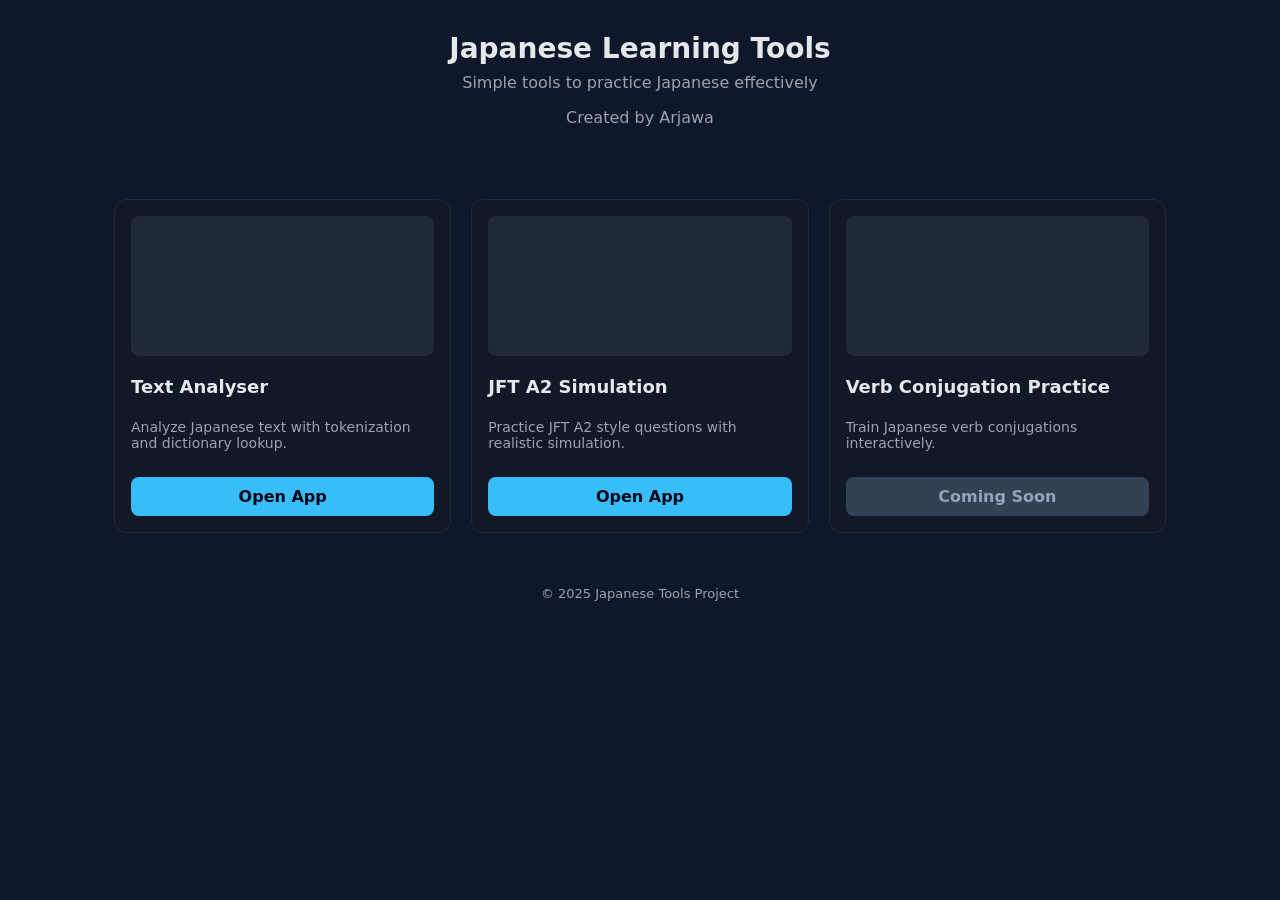
==== index.html @ 93b44066 "Landing Page" ====
<!DOCTYPE html>
<html lang="en">
<head>
  <meta charset="UTF-8" />
  <title>Japanese Learning Tools</title>
  <meta name="viewport" content="width=device-width, initial-scale=1.0" />
  <link rel="stylesheet" href="style.css" />
</head>
<body>

  <header class="header">
    <h1>Japanese Learning Tools</h1>
    <p>Simple tools to practice Japanese effectively</p>
    <p>Created by Arjawa</p>
  </header>

  <main class="container">

    <div class="card">
      <div class="image skeleton"></div>
      <h2>Text Analyser</h2>
      <p>Analyze Japanese text with tokenization and dictionary lookup.</p>
      <a class="btn" href="https://arjawa123.github.io/Text-Reader/">Open App</a>
    </div>

    <div class="card">
      <div class="image skeleton"></div>
      <h2>JFT A2 Simulation</h2>
      <p>Practice JFT A2 style questions with realistic simulation.</p>
      <a class="btn" href="https://arjawa123.github.io/jfta2/">Open App</a>
    </div>

    <div class="card">
      <div class="image skeleton"></div>
      <h2>Verb Conjugation Practice</h2>
      <p>Train Japanese verb conjugations interactively.</p>
      <a class="btn disabled">Coming Soon</a>
    </div>

  </main>

  <footer class="footer">
    <p>© 2025 Japanese Tools Project</p>
  </footer>

</body>
</html>
---- style.css ----
:root {
  --bg: #0f172a;
  --card: #111827;
  --border: #1f2933;
  --text: #e5e7eb;
  --muted: #9ca3af;
  --accent: #38bdf8;
}

* {
  box-sizing: border-box;
}

body {
  margin: 0;
  font-family: system-ui, sans-serif;
  background: var(--bg);
  color: var(--text);
}

.header {
  padding: 32px 16px;
  text-align: center;
}

.header h1 {
  margin: 0;
  font-size: 28px;
}

.header p {
  color: var(--muted);
  margin-top: 8px;
}

.container {
  display: grid;
  grid-template-columns: repeat(auto-fit, minmax(260px, 1fr));
  gap: 20px;
  padding: 24px;
  max-width: 1100px;
  margin: auto;
}

.card {
  background: var(--card);
  border: 1px solid var(--border);
  border-radius: 12px;
  padding: 16px;
  display: flex;
  flex-direction: column;
}

.image {
  height: 140px;
  border-radius: 8px;
  margin-bottom: 12px;
}

/* Skeleton */
.skeleton {
  background: linear-gradient(
    90deg,
    #1f2937 25%,
    #374151 37%,
    #1f2937 63%
  );
  background-size: 400% 100%;
  animation: shimmer 1.4s ease infinite;
}

@keyframes shimmer {
  0% { background-position: 100% 0; }
  100% { background-position: -100% 0; }
}

.card h2 {
  margin: 8px 0;
  font-size: 18px;
}

.card p {
  color: var(--muted);
  font-size: 14px;
  flex-grow: 1;
}

.btn {
  text-align: center;
  padding: 10px;
  border-radius: 8px;
  text-decoration: none;
  background: var(--accent);
  color: #020617;
  font-weight: 600;
  margin-top: 12px;
}

.btn:hover {
  opacity: 0.9;
}

.btn.disabled {
  background: #334155;
  color: #94a3b8;
  pointer-events: none;
}

.footer {
  text-align: center;
  padding: 16px;
  color: var(--muted);
  font-size: 13px;
}
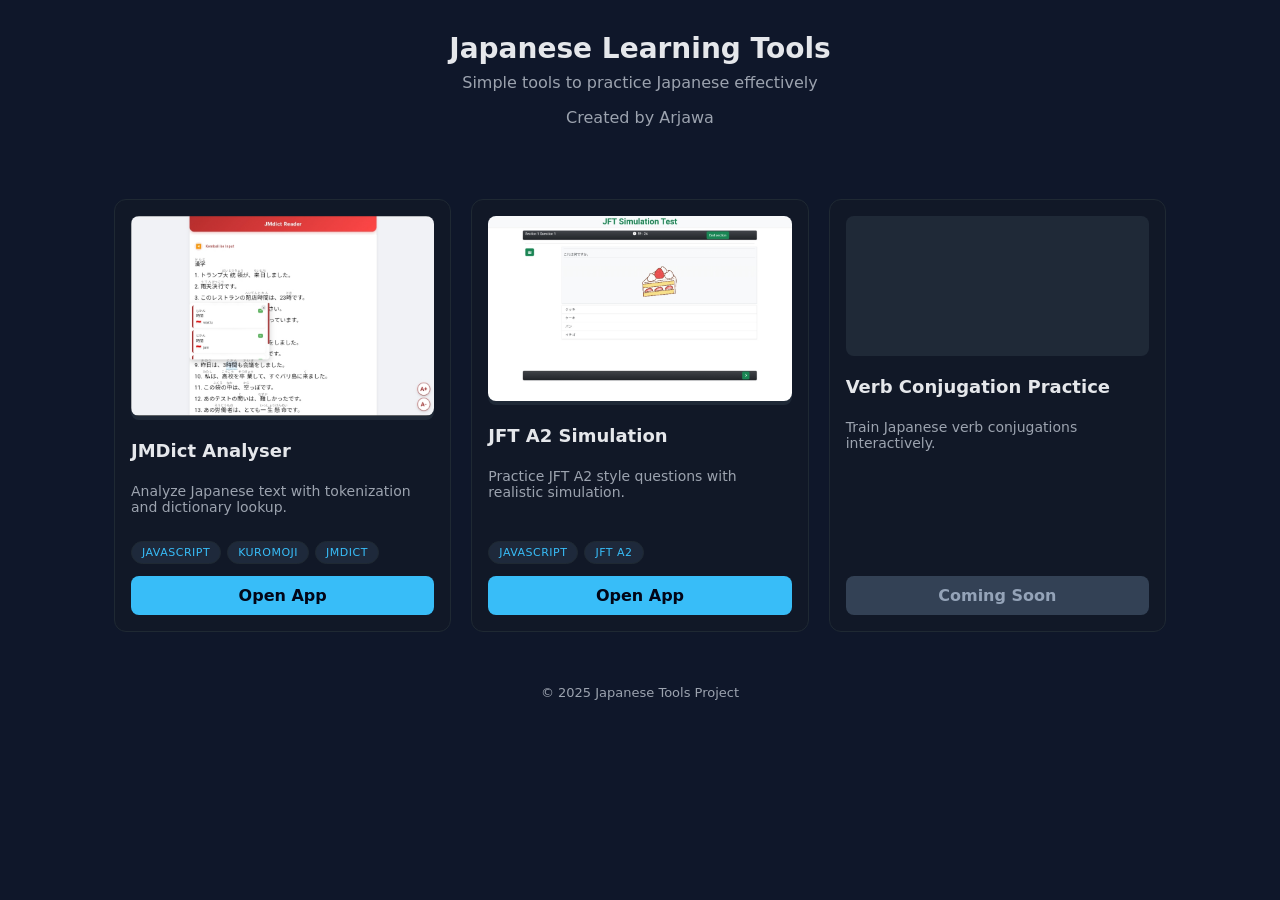
==== commit 86558c0d: "add illustration img" ====
--- a/index.html
+++ b/index.html
@@ -17,16 +17,29 @@
   <main class="container">
 
     <div class="card">
-      <div class="image skeleton"></div>
-      <h2>Text Analyser</h2>
+      <div class="image skeleton">
+        <img src="/Analyser.jpg" alt="Text Analyser" />
+      </div>
+      <h2>JMDict Analyser</h2>
       <p>Analyze Japanese text with tokenization and dictionary lookup.</p>
+        <div class="tags">
+          <span class="tag">JavaScript</span>
+          <span class="tag">kuromoji</span>
+          <span class="tag">JMDict</span>
+        </div>
       <a class="btn" href="https://arjawa123.github.io/Text-Reader/">Open App</a>
     </div>
 
     <div class="card">
-      <div class="image skeleton"></div>
+      <div class="image skeleton">
+        <img src="/jft.jpg" alt="">
+      </div>
       <h2>JFT A2 Simulation</h2>
       <p>Practice JFT A2 style questions with realistic simulation.</p>
+        <div class="tags">
+        <span class="tag">JavaScript</span>
+        <span class="tag">JFT A2</span>
+      </div>
       <a class="btn" href="https://arjawa123.github.io/jfta2/">Open App</a>
     </div>
 
--- a/style.css
+++ b/style.css
@@ -52,9 +52,15 @@
 }
 
 .image {
-  height: 140px;
+  min-height: 140px;
   border-radius: 8px;
   margin-bottom: 12px;
+  position: relative;
+}
+
+.image img {
+  width: 100%;
+  border-radius: 8px;
 }
 
 /* Skeleton */
@@ -111,4 +117,25 @@
   padding: 16px;
   color: var(--muted);
   font-size: 13px;
-}+}
+
+/* Container untuk tag */
+.tags {
+  display: flex;
+  flex-wrap: wrap;
+  gap: 6px;
+  margin-top: 12px;
+}
+
+/* Gaya untuk setiap label tag */
+.tag {
+  background: #1e293b; /* Warna latar gelap agar serasi */
+  color: var(--accent); /* Warna teks biru muda sesuai tema */
+  font-size: 11px;
+  font-weight: 500;
+  padding: 4px 10px;
+  border-radius: 50px; /* Membuat bentuk oval/pill */
+  border: 1px solid var(--border);
+  text-transform: uppercase;
+  letter-spacing: 0.5px;
+}
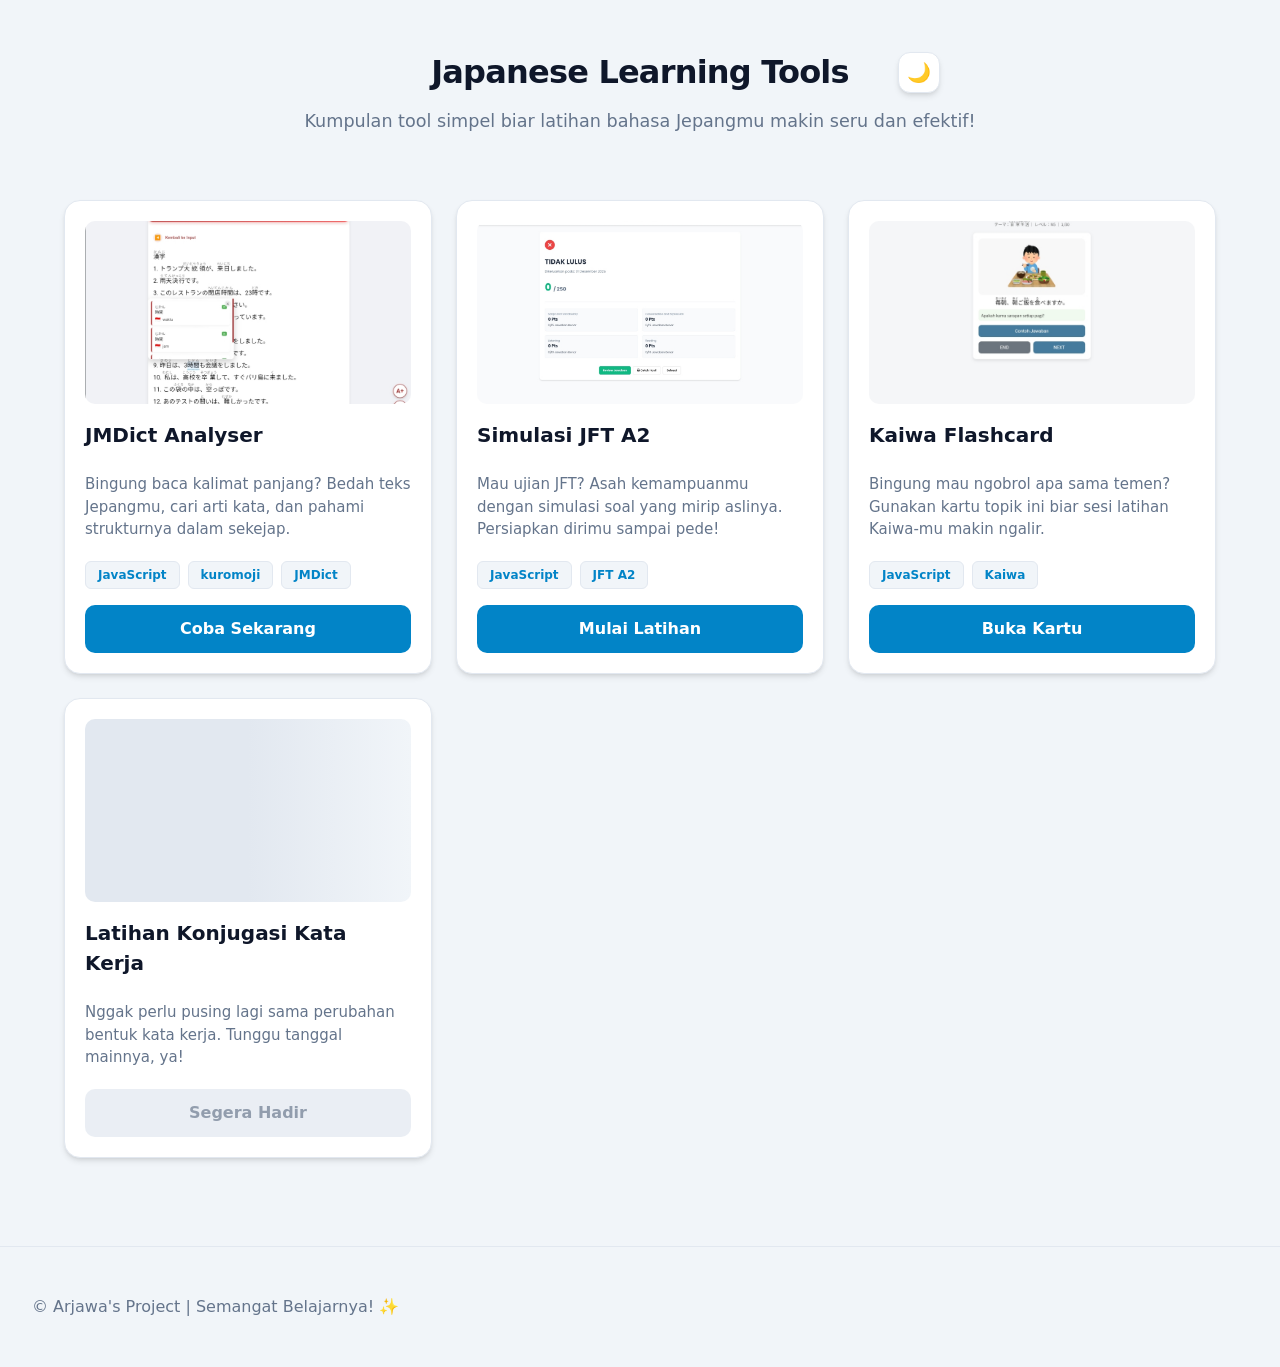
==== commit 23d4a383: "cv" ====
--- a/index.html
+++ b/index.html
@@ -1,60 +1,76 @@
 <!DOCTYPE html>
-<html lang="en">
+<html lang="id">
 <head>
   <meta charset="UTF-8" />
-  <title>Japanese Learning Tools</title>
+  <title>Japanese Learning Tools | Jago Bahasa Jepang</title>
   <meta name="viewport" content="width=device-width, initial-scale=1.0" />
   <link rel="stylesheet" href="style.css" />
 </head>
 <body>
 
-  <header class="header">
-    <h1>Japanese Learning Tools</h1>
-    <p>Simple tools to practice Japanese effectively</p>
-    <p>Created by Arjawa</p>
+   <header class="header">
+    <div class="header-top">
+      <h1>Japanese Learning Tools</h1>
+      <button id="themeToggle" class="theme-btn">🌙</button>
+    </div>
+    <p>Kumpulan tool simpel biar latihan bahasa Jepangmu makin seru dan efektif!</p>
   </header>
 
   <main class="container">
 
     <div class="card">
       <div class="image skeleton">
-        <img src="/Analyser.jpg" alt="Text Analyser" />
+        <img src="Analyser.jpg" alt="Penganalisa Teks" />
       </div>
       <h2>JMDict Analyser</h2>
-      <p>Analyze Japanese text with tokenization and dictionary lookup.</p>
+      <p>Bingung baca kalimat panjang? Bedah teks Jepangmu, cari arti kata, dan pahami strukturnya dalam sekejap.</p>
         <div class="tags">
           <span class="tag">JavaScript</span>
           <span class="tag">kuromoji</span>
           <span class="tag">JMDict</span>
         </div>
-      <a class="btn" href="https://arjawa123.github.io/Text-Reader/">Open App</a>
+      <a class="btn" href="https://arjawa123.github.io/Text-Reader/">Coba Sekarang</a>
     </div>
 
     <div class="card">
       <div class="image skeleton">
-        <img src="/jft.jpg" alt="">
+        <img src="jft.jpg" alt="Simulasi JFT">
       </div>
-      <h2>JFT A2 Simulation</h2>
-      <p>Practice JFT A2 style questions with realistic simulation.</p>
-        <div class="tags">
+      <h2>Simulasi JFT A2</h2>
+      <p>Mau ujian JFT? Asah kemampuanmu dengan simulasi soal yang mirip aslinya. Persiapkan dirimu sampai pede!</p>
+      <div class="tags">
         <span class="tag">JavaScript</span>
         <span class="tag">JFT A2</span>
       </div>
-      <a class="btn" href="https://arjawa123.github.io/jfta2/">Open App</a>
+      <a class="btn" href="https://arjawa123.github.io/jfta2/">Mulai Latihan</a>
     </div>
 
     <div class="card">
+      <div class="image skeleton">
+        <img src="kaiwa.jpg" alt="Kartu Percakapan">
+      </div>
+      <h2>Kaiwa Flashcard</h2>
+      <p>Bingung mau ngobrol apa sama temen? Gunakan kartu topik ini biar sesi latihan Kaiwa-mu makin ngalir.</p>
+      <div class="tags">
+        <span class="tag">JavaScript</span>
+        <span class="tag">Kaiwa</span>
+      </div>
+      <a class="btn" href="https://arjawa123.github.io/kaiwa-cards/">Buka Kartu</a>
+    </div>
+    
+    <div class="card">
       <div class="image skeleton"></div>
-      <h2>Verb Conjugation Practice</h2>
-      <p>Train Japanese verb conjugations interactively.</p>
-      <a class="btn disabled">Coming Soon</a>
+      <h2>Latihan Konjugasi Kata Kerja</h2>
+      <p>Nggak perlu pusing lagi sama perubahan bentuk kata kerja. Tunggu tanggal mainnya, ya!</p>
+      <a class="btn disabled">Segera Hadir</a>
     </div>
 
   </main>
 
   <footer class="footer">
-    <p>© 2025 Japanese Tools Project</p>
+    <p>© Arjawa's Project | Semangat Belajarnya! ✨</p>
   </footer>
 
+  <script src="theme.js" type="text/javascript" charset="utf-8"></script>
 </body>
-</html>+</html>
--- a/style.css
+++ b/style.css
@@ -1,141 +1,246 @@
+/* ===== THEME VARIABLES ===== */
 :root {
+  --bg: #f1f5f9; /* Lebih kontras dengan kartu putih */
+  --card: #ffffff;
+  --border: #e2e8f0;
+  --text: #0f172a;
+  --muted: #64748b;
+  --accent: #0284c7; /* Biru sedikit lebih gelap agar terbaca di mode terang */
+  --tag: #f1f5f9;
+  --btn-text: #ffffff;
+  --shadow: 0 4px 6px -1px rgb(0 0 0 / 0.1), 0 2px 4px -2px rgb(0 0 0 / 0.1);
+}
+
+/* Dark mode */
+[data-theme="dark"] {
   --bg: #0f172a;
-  --card: #111827;
-  --border: #1f2933;
-  --text: #e5e7eb;
-  --muted: #9ca3af;
+  --card: #1e293b;
+  --border: #334155;
+  --text: #f1f5f9;
+  --muted: #94a3b8;
   --accent: #38bdf8;
+  --tag: #0f172a;
+  --btn-text: #0f172a;
+  --shadow: 0 10px 15px -3px rgb(0 0 0 / 0.3);
 }
 
 * {
   box-sizing: border-box;
 }
 
+/* ===== BASE ===== */
 body {
   margin: 0;
-  font-family: system-ui, sans-serif;
+  font-family: 'Inter', system-ui, -apple-system, sans-serif;
   background: var(--bg);
   color: var(--text);
+  transition: background 0.4s ease, color 0.4s ease;
+  line-height: 1.5;
 }
 
 .header {
-  padding: 32px 16px;
+  padding: 48px 16px;
   text-align: center;
+}
+
+.header-top {
+  position: relative;
+  max-width: 600px;
+  margin: 0 auto;
+  display: flex;
+  justify-content: center;
+  align-items: center;
+}
+
+.theme-btn {
+  position: absolute;
+  right: 0;
+  background: var(--card);
+  border: 1px solid var(--border);
+  font-size: 1.2rem;
+  border-radius: 12px;
+  padding: 8px;
+  cursor: pointer;
+  transition: all 0.3s cubic-bezier(0.4, 0, 0.2, 1);
+  box-shadow: var(--shadow);
+}
+
+.theme-btn:hover {
+  transform: rotate(15deg) scale(1.1);
+}
+
+.theme-btn:active {
+  transform: scale(0.9);
 }
 
 .header h1 {
   margin: 0;
-  font-size: 28px;
+  font-size: 32px;
+  font-weight: 800;
+  letter-spacing: -0.025em;
 }
 
 .header p {
   color: var(--muted);
-  margin-top: 8px;
+  margin-top: 12px;
+  font-size: 1.1rem;
 }
 
 .container {
   display: grid;
-  grid-template-columns: repeat(auto-fit, minmax(260px, 1fr));
-  gap: 20px;
-  padding: 24px;
-  max-width: 1100px;
+  grid-template-columns: repeat(auto-fit, minmax(280px, 1fr));
+  gap: 24px;
+  padding: 0 24px 48px;
+  max-width: 1200px;
   margin: auto;
 }
 
+/* ===== CARD STYLES ===== */
 .card {
   background: var(--card);
   border: 1px solid var(--border);
-  border-radius: 12px;
-  padding: 16px;
+  border-radius: 16px;
+  padding: 20px;
   display: flex;
   flex-direction: column;
+  transition: all 0.3s ease;
+  box-shadow: var(--shadow);
+}
+
+.card:hover {
+  transform: translateY(-8px);
+  box-shadow: 0 20px 25px -5px rgb(0 0 0 / 0.1);
+  border-color: var(--accent);
 }
 
 .image {
-  min-height: 140px;
-  border-radius: 8px;
-  margin-bottom: 12px;
-  position: relative;
+  aspect-ratio: 16 / 9;
+  border-radius: 10px;
+  margin-bottom: 16px;
+  overflow: hidden;
+  background: var(--tag);
 }
 
 .image img {
   width: 100%;
-  border-radius: 8px;
-}
-
-/* Skeleton */
+  height: 100%;
+  object-fit: cover;
+  display: block;
+}
+
+/* Skeleton loader yang lebih halus */
 .skeleton {
-  background: linear-gradient(
-    90deg,
-    #1f2937 25%,
-    #374151 37%,
-    #1f2937 63%
-  );
-  background-size: 400% 100%;
-  animation: shimmer 1.4s ease infinite;
+  background: linear-gradient(90deg, var(--border) 25%, var(--bg) 50%, var(--border) 75%);
+  background-size: 200% 100%;
+  animation: shimmer 1.5s infinite linear;
 }
 
 @keyframes shimmer {
-  0% { background-position: 100% 0; }
-  100% { background-position: -100% 0; }
+  from { background-position: 200% 0; }
+  to { background-position: -200% 0; }
 }
 
 .card h2 {
-  margin: 8px 0;
-  font-size: 18px;
+  margin: 0 0 8px 0;
+  font-size: 20px;
+  font-weight: 700;
 }
 
 .card p {
   color: var(--muted);
-  font-size: 14px;
+  font-size: 15px;
+  margin-bottom: 20px;
   flex-grow: 1;
 }
 
+/* ===== BUTTON INTERACTION ===== */
 .btn {
+  display: inline-block;
   text-align: center;
-  padding: 10px;
-  border-radius: 8px;
+  padding: 12px;
+  border-radius: 10px;
   text-decoration: none;
   background: var(--accent);
-  color: #020617;
+  color: var(--btn-text);
   font-weight: 600;
-  margin-top: 12px;
+  transition: all 0.2s ease;
 }
 
 .btn:hover {
-  opacity: 0.9;
+  filter: brightness(1.1);
+  box-shadow: 0 4px 12px rgba(56, 189, 248, 0.4);
+}
+
+.btn:active {
+  transform: scale(0.96);
 }
 
 .btn.disabled {
-  background: #334155;
-  color: #94a3b8;
-  pointer-events: none;
-}
-
-.footer {
-  text-align: center;
-  padding: 16px;
-  color: var(--muted);
-  font-size: 13px;
-}
-
-/* Container untuk tag */
+  background: var(--border);
+  color: var(--muted);
+  cursor: not-allowed;
+  opacity: 0.7;
+}
+
+/* Tags */
 .tags {
   display: flex;
   flex-wrap: wrap;
-  gap: 6px;
-  margin-top: 12px;
-}
-
-/* Gaya untuk setiap label tag */
+  gap: 8px;
+  margin-bottom: 16px;
+}
+
 .tag {
-  background: #1e293b; /* Warna latar gelap agar serasi */
-  color: var(--accent); /* Warna teks biru muda sesuai tema */
-  font-size: 11px;
-  font-weight: 500;
-  padding: 4px 10px;
-  border-radius: 50px; /* Membuat bentuk oval/pill */
+  background: var(--tag);
+  color: var(--accent);
+  font-size: 12px;
+  font-weight: 600;
+  padding: 4px 12px;
+  border-radius: 6px;
   border: 1px solid var(--border);
-  text-transform: uppercase;
-  letter-spacing: 0.5px;
-}
+}
+
+.footer {
+  margin-top: 40px;
+  padding: 32px;
+  border-top: 1px solid var(--border);
+  color: var(--muted);
+}
+
+
+/* ===== MOBILE OPTIMIZATION ===== */
+@media (max-width: 600px) {
+  .header {
+    padding: 32px 16px; /* Mengurangi padding atas agar tidak terlalu kosong */
+  }
+
+  .header h1 {
+    font-size: 23px; /* Mengecilkan ukuran judul agar tidak terpotong */
+    width: 100%;    /* Memberikan ruang lebih luas untuk teks */
+  }
+
+  .theme-btn {
+    top: -10px;    /* Sedikit menyesuaikan posisi tombol theme di layar sempit */
+    right: 10px;
+    padding: 10px; /* Memperbesar area tekan agar lebih 'finger-friendly' */
+  }
+
+  .container {
+    padding: 12px;  /* Mengurangi margin samping agar konten lebih luas */
+    gap: 16px;      /* Merapatkan jarak antar kartu sedikit */
+  }
+
+  .card {
+    padding: 16px;  /* Padding dalam kartu sedikit lebih rapat */
+  }
+
+  .card h2 {
+    font-size: 18px; /* Ukuran heading yang lebih proporsional untuk HP */
+  }
+
+  .btn {
+    padding: 14px;  /* Mempertebal tombol agar lebih mudah diklik jempol */
+    font-size: 16px;
+  }
+}
+
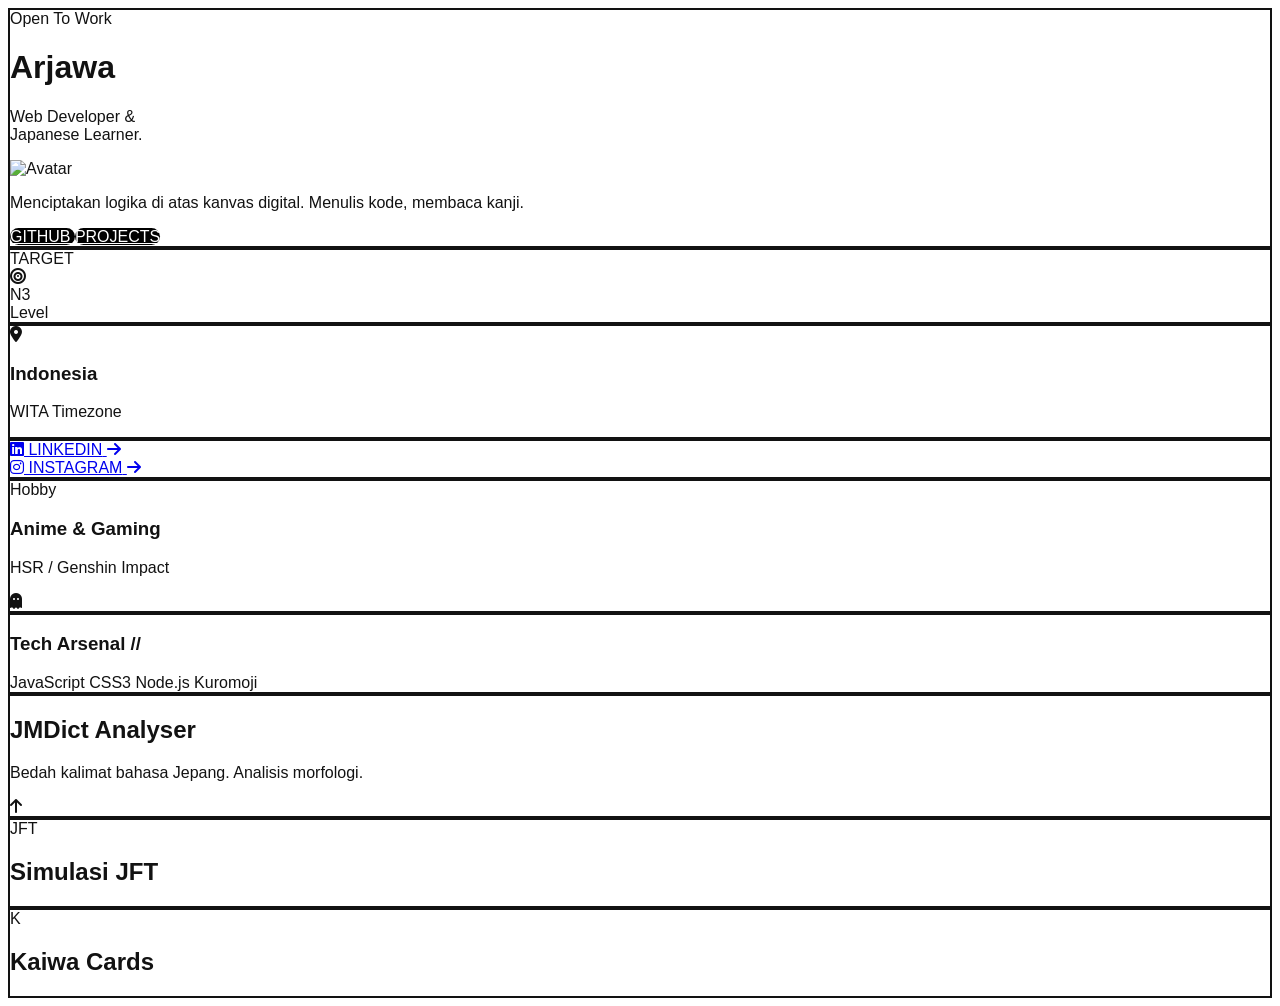
==== commit 9e762099: "cv" ====
--- a/index.html
+++ b/index.html
@@ -1,76 +1,532 @@
 <!DOCTYPE html>
 <html lang="id">
 <head>
-  <meta charset="UTF-8" />
-  <title>Japanese Learning Tools | Jago Bahasa Jepang</title>
-  <meta name="viewport" content="width=device-width, initial-scale=1.0" />
-  <link rel="stylesheet" href="style.css" />
+    <meta charset="UTF-8">
+    <meta name="viewport" content="width=device-width, initial-scale=1.0">
+    <title>Arjawa | Minimalist</title>
+    
+ 
+    <script src="https://cdn.jsdelivr.net/npm/@tailwindcss/browser@4"></script>
+    
+    
+    <link rel="preconnect" href="https://fonts.googleapis.com">
+    <link rel="preconnect" href="https://fonts.gstatic.com" crossorigin>
+    <link href="https://fonts.googleapis.com/css2?family=Inter:wght@300;400;700;900&family=Nosifer&family=Rubik+Glitch&family=Syne:wght@800&display=swap" rel="stylesheet">
+    <link rel="stylesheet" href="https://cdnjs.cloudflare.com/ajax/libs/font-awesome/6.4.0/css/all.min.css">
+
+    <script>
+        tailwind.config = {
+            darkMode: 'class',
+            theme: {
+                extend: {
+                    fontFamily: {
+                        sans: ['Inter', 'sans-serif'],
+                        display: ['Syne', 'sans-serif'],
+                        horror: ['Nosifer', 'cursive'],
+                        glitch: ['Rubik Glitch', 'system-ui'],
+                    },
+                    colors: {
+                        'void': '#050505',
+                        'paper': '#f4f4f5',
+                        'blood': '#8a0303',
+                        'rust': '#4a0404',
+                    },
+                    animation: {
+                        'shiver': 'shiver 0.2s infinite',
+                    },
+                    keyframes: {
+                        shiver: {
+                            '0%, 100%': { transform: 'translate(0, 0)' },
+                            '25%': { transform: 'translate(1px, 1px)' },
+                            '50%': { transform: 'translate(-1px, -1px)' },
+                            '75%': { transform: 'translate(-1px, 1px)' },
+                        }
+                    }
+                }
+            }
+        }
+    </script>
+
+    <style>
+        /* --- CLEAN MODE (DEFAULT) --- */
+        :root {
+            --bg-color: #ffffff;
+            --text-color: #121212;
+            --card-bg: #ffffff;
+            --border-color: #121212;
+            --accent-hover: #000000;
+        }
+
+        /* --- HORROR MODE VARIABLES --- */
+        body.horror {
+            --bg-color: #0a0505;
+            --text-color: #a8a8a8;
+            --card-bg: #120808;
+            --border-color: #4a0404;
+            cursor: crosshair;
+        }
+
+        body {
+            background-color: var(--bg-color);
+            color: var(--text-color);
+            transition: all 0.8s cubic-bezier(0.4, 0, 0.2, 1);
+            font-family: 'Inter', sans-serif;
+            overflow-x: hidden;
+        }
+
+        /* Bento Card Styles */
+        .bento-card {
+            background: var(--card-bg);
+            border: 2px solid var(--border-color);
+            transition: all 0.3s ease;
+            position: relative;
+            /* PENTING: Overflow hidden supaya darah tidak bocor keluar kotak */
+            overflow: hidden; 
+            z-index: 10;
+        }
+
+        /* --- Clean Mode Interactions --- */
+        body:not(.horror) .bento-card:hover {
+            transform: translate(-4px, -4px);
+            box-shadow: 6px 6px 0px var(--border-color);
+        }
+
+        body:not(.horror) .btn-action {
+            background: black;
+            color: white;
+            border-radius: 99px;
+            transition: transform 0.2s;
+        }
+        
+        body:not(.horror) .btn-action:active {
+            transform: scale(0.95);
+        }
+
+        /* --- Horror Mode Effects --- */
+        body.horror .bento-card {
+            border-radius: 2px;
+            box-shadow: 0 0 15px rgba(138, 3, 3, 0.2);
+            background-image: url("https://www.transparenttextures.com/patterns/black-felt.png");
+        }
+
+        body.horror .bento-card:hover {
+            animation: shiver 0.3s infinite;
+            border-color: #ff0000;
+        }
+
+        body.horror h1, body.horror h2, body.horror .glitch-text {
+            font-family: 'Nosifer', cursive;
+            color: #8a0303;
+            text-shadow: 2px 2px 0px black;
+        }
+
+        body.horror .normal-text {
+            font-family: 'Rubik Glitch', system-ui;
+            letter-spacing: 2px;
+        }
+
+        /* --- RED PULSE ANIMATION FOR AVATAR --- */
+        @keyframes pulse-horror-red {
+            0% { box-shadow: 0 0 0 0 rgba(220, 38, 38, 0.7); border-color: #8a0303; }
+            70% { box-shadow: 0 0 20px 10px rgba(220, 38, 38, 0); border-color: #ff0000; }
+            100% { box-shadow: 0 0 0 0 rgba(220, 38, 38, 0); border-color: #8a0303; }
+        }
+
+        body.horror .avatar-border {
+            animation: pulse-horror-red 2s infinite;
+            border-width: 3px !important;
+        }
+
+        /* Noise Overlay */
+        .noise-overlay {
+            position: fixed; top: 0; left: 0; width: 100%; height: 100%;
+            pointer-events: none; opacity: 0; z-index: 50;
+            background: url('https://media.giphy.com/media/oEI9uBYSzLpBK/giphy.gif'); 
+            mix-blend-mode: overlay;
+            transition: opacity 1s;
+        }
+        body.horror .noise-overlay { opacity: 0.15; }
+
+        /* Canvas for FALLING blood only */
+        #blood-canvas {
+            position: fixed; top: 0; left: 0; width: 100%; height: 100%;
+            pointer-events: none; z-index: 99;
+        }
+
+        /* CSS Class untuk Bercak Darah yang menempel (DOM Elements) */
+        .blood-splat {
+            position: absolute;
+            pointer-events: none;
+            z-index: 0; /* Di belakang teks konten */
+            opacity: 0.9;
+            transform: scale(0);
+            animation: splat-appear 0.2s forwards cubic-bezier(0.175, 0.885, 0.32, 1.275);
+        }
+
+        @keyframes splat-appear {
+            to { transform: scale(1); }
+        }
+
+        .vignette {
+            position: fixed; top: 0; left: 0; width: 100%; height: 100%;
+            box-shadow: inset 0 0 150px rgba(0,0,0,0.9);
+            pointer-events: none; opacity: 0; transition: opacity 1s; z-index: 40;
+        }
+        body.horror .vignette { opacity: 1; }
+
+        body.horror img {
+            filter: grayscale(100%) contrast(150%) brightness(0.6);
+            transition: 0.5s;
+        }
+        body.horror img:hover {
+            filter: invert(100%);
+        }
+
+        .hidden-msg { opacity: 0; transition: opacity 0.3s; position: absolute; font-size: 0.8rem; color: red; font-family: 'Nosifer'; }
+        body.horror .hidden-msg { opacity: 0.6; }
+
+    </style>
 </head>
-<body>
-
-   <header class="header">
-    <div class="header-top">
-      <h1>Japanese Learning Tools</h1>
-      <button id="themeToggle" class="theme-btn">🌙</button>
-    </div>
-    <p>Kumpulan tool simpel biar latihan bahasa Jepangmu makin seru dan efektif!</p>
-  </header>
-
-  <main class="container">
-
-    <div class="card">
-      <div class="image skeleton">
-        <img src="Analyser.jpg" alt="Penganalisa Teks" />
-      </div>
-      <h2>JMDict Analyser</h2>
-      <p>Bingung baca kalimat panjang? Bedah teks Jepangmu, cari arti kata, dan pahami strukturnya dalam sekejap.</p>
-        <div class="tags">
-          <span class="tag">JavaScript</span>
-          <span class="tag">kuromoji</span>
-          <span class="tag">JMDict</span>
-        </div>
-      <a class="btn" href="https://arjawa123.github.io/Text-Reader/">Coba Sekarang</a>
-    </div>
-
-    <div class="card">
-      <div class="image skeleton">
-        <img src="jft.jpg" alt="Simulasi JFT">
-      </div>
-      <h2>Simulasi JFT A2</h2>
-      <p>Mau ujian JFT? Asah kemampuanmu dengan simulasi soal yang mirip aslinya. Persiapkan dirimu sampai pede!</p>
-      <div class="tags">
-        <span class="tag">JavaScript</span>
-        <span class="tag">JFT A2</span>
-      </div>
-      <a class="btn" href="https://arjawa123.github.io/jfta2/">Mulai Latihan</a>
-    </div>
-
-    <div class="card">
-      <div class="image skeleton">
-        <img src="kaiwa.jpg" alt="Kartu Percakapan">
-      </div>
-      <h2>Kaiwa Flashcard</h2>
-      <p>Bingung mau ngobrol apa sama temen? Gunakan kartu topik ini biar sesi latihan Kaiwa-mu makin ngalir.</p>
-      <div class="tags">
-        <span class="tag">JavaScript</span>
-        <span class="tag">Kaiwa</span>
-      </div>
-      <a class="btn" href="https://arjawa123.github.io/kaiwa-cards/">Buka Kartu</a>
-    </div>
-    
-    <div class="card">
-      <div class="image skeleton"></div>
-      <h2>Latihan Konjugasi Kata Kerja</h2>
-      <p>Nggak perlu pusing lagi sama perubahan bentuk kata kerja. Tunggu tanggal mainnya, ya!</p>
-      <a class="btn disabled">Segera Hadir</a>
-    </div>
-
-  </main>
-
-  <footer class="footer">
-    <p>© Arjawa's Project | Semangat Belajarnya! ✨</p>
-  </footer>
-
-  <script src="theme.js" type="text/javascript" charset="utf-8"></script>
+<body class="p-4 md:p-8 min-h-screen flex items-center justify-center selection:bg-black selection:text-white horror:selection:bg-red-900">
+
+    <div class="noise-overlay"></div>
+    <div class="vignette"></div>
+    <canvas id="blood-canvas"></canvas>
+
+    <main class="w-full max-w-7xl mx-auto grid grid-cols-2 md:grid-cols-4 auto-rows-auto md:auto-rows-[180px] gap-4 relative z-20">
+
+        <div id="profile-card" class="bento-card col-span-2 md:col-span-2 md:row-span-2 p-6 md:p-8 flex flex-col justify-between group">
+            <div class="flex justify-between items-start z-10 relative">
+                <div>
+                    <div class="inline-block px-3 py-1 border border-black text-xs font-bold uppercase tracking-wider mb-4 horror:border-red-800 horror:text-red-800 transition-colors" id="status-badge">
+                        Open To Work
+                    </div>
+                    <h1 class="text-4xl md:text-6xl font-black tracking-tighter mb-2 font-display uppercase" id="name-title">
+                        Arjawa
+                    </h1>
+                    <p class="text-gray-500 text-lg md:text-xl horror:text-red-900 font-bold normal-text">
+                        Web Developer & <br>Japanese Learner.
+                    </p>
+                </div>
+                
+                <div class="relative w-24 h-24 cursor-pointer z-30" id="avatar-container" onclick="toggleHorrorMode()">
+                    <div class="avatar-border absolute inset-0 border-2 border-black rounded-full overflow-hidden hover:scale-105 transition-all horror:rounded-none">
+                        <img src="https://api.dicebear.com/9.x/avataaars/svg?seed=Felix" alt="Avatar" class="w-full h-full object-cover">
+                    </div>
+                    <div class="hidden-msg -bottom-6 -left-4 w-40 text-center">JANGAN KLIK</div>
+                </div>
+            </div>
+
+            <div class="mt-8 md:mt-0 z-10 relative">
+                <p class="text-sm md:text-base text-gray-600 leading-relaxed max-w-md horror:text-gray-400 normal-text">
+                    Menciptakan logika di atas kanvas digital. Menulis kode, membaca kanji.
+                </p>
+                <div class="flex gap-4 mt-6">
+                    <a href="https://github.com/arjawa123" target="_blank" class="btn-action px-6 py-2 text-sm font-bold border border-black hover:bg-transparent hover:text-black horror:bg-red-900 horror:border-none horror:text-black">
+                        GITHUB
+                    </a>
+                    <a href="#projects" class="btn-action px-6 py-2 text-sm font-bold bg-transparent text-black border border-black hover:bg-black hover:text-white horror:text-red-600 horror:border-red-600 horror:hover:bg-red-900">
+                        PROJECTS
+                    </a>
+                </div>
+            </div>
+        </div>
+
+        <div class="bento-card col-span-2 md:col-span-1 md:row-span-2 relative group flex flex-col items-center justify-center cursor-pointer bg-gray-50 horror:bg-black" onclick="triggerGlobalBlood()">
+            <div class="absolute top-2 left-2 text-xs font-bold text-gray-300 horror:text-red-900 z-10">TARGET</div>
+            <div class="z-10 flex flex-col items-center">
+                <i class="fas fa-bullseye text-4xl mb-4 text-gray-300 group-hover:text-black transition-colors horror:text-red-800 horror:group-hover:text-red-500"></i>
+                <div class="text-6xl font-black font-display group-hover:scale-110 transition-transform duration-300 select-none" id="jlpt-level">N3</div>
+                <div class="text-xs uppercase tracking-[0.3em] mt-2 group-hover:tracking-[0.5em] transition-all horror:text-red-700">Level</div>
+            </div>
+            <div class="hidden-msg top-1/2 left-1/2 -translate-x-1/2 -translate-y-1/2 text-2xl rotate-45">SAKIT</div>
+        </div>
+
+        <div class="bento-card col-span-1 md:col-span-1 md:row-span-1 p-4 flex flex-col items-center justify-center text-center hover:invert transition duration-500">
+            <div class="z-10 flex flex-col items-center">
+                <i class="fas fa-map-marker-alt text-2xl mb-2"></i>
+                <h3 class="font-bold text-sm uppercase">Indonesia</h3>
+                <p class="text-xs text-gray-400">WITA Timezone</p>
+            </div>
+        </div>
+
+        <div class="bento-card col-span-1 md:col-span-1 md:row-span-1 flex flex-col">
+            <a href="#" class="flex-1 flex items-center justify-between px-6 hover:bg-black hover:text-white transition z-10 relative horror:hover:bg-red-900">
+                <span class="font-bold text-xs"><i class="fab fa-linkedin mr-2"></i> LINKEDIN</span>
+                <i class="fas fa-arrow-right text-xs -rotate-45 group-hover:rotate-0"></i>
+            </a>
+            <div class="h-[2px] bg-black w-full horror:bg-red-900 z-10"></div>
+            <a href="#" class="flex-1 flex items-center justify-between px-6 hover:bg-black hover:text-white transition z-10 relative horror:hover:bg-red-900">
+                <span class="font-bold text-xs"><i class="fab fa-instagram mr-2"></i> INSTAGRAM</span>
+                <i class="fas fa-arrow-right text-xs -rotate-45"></i>
+            </a>
+        </div>
+
+        <div class="bento-card col-span-2 md:col-span-2 md:row-span-1 p-6 flex items-center justify-between overflow-hidden group">
+            <div class="z-10 relative">
+                <div class="flex items-center gap-2 mb-2">
+                    <span class="w-2 h-2 bg-black rounded-full horror:bg-red-600 animate-pulse"></span>
+                    <span class="text-[10px] font-bold uppercase tracking-wider">Hobby</span>
+                </div>
+                <h3 class="text-xl font-bold horror:text-red-800">Anime & Gaming</h3>
+                <p class="text-xs text-gray-500 horror:text-gray-600">HSR / Genshin Impact</p>
+            </div>
+            <div class="text-8xl opacity-5 group-hover:opacity-20 group-hover:rotate-12 transition duration-500 horror:text-red-600 z-10"><i class="fas fa-ghost"></i></div>
+            <div class="hidden-msg right-10 top-10">LARI</div>
+        </div>
+
+        <div class="bento-card col-span-2 md:col-span-2 md:row-span-1 p-6 flex flex-col justify-center">
+            <h3 class="text-xs uppercase text-gray-400 mb-4 tracking-wider font-bold z-10 relative">Tech Arsenal //</h3>
+            <div class="flex flex-wrap gap-2 z-10 relative" id="tech-stack">
+                <span class="px-3 py-1 border border-gray-200 text-xs font-bold hover:bg-black hover:text-white transition cursor-help horror:border-red-900 horror:text-red-900 bg-white/50 horror:bg-black/50">JavaScript</span>
+                <span class="px-3 py-1 border border-gray-200 text-xs font-bold hover:bg-black hover:text-white transition cursor-help horror:border-red-900 horror:text-red-900 bg-white/50 horror:bg-black/50">CSS3</span>
+                <span class="px-3 py-1 border border-gray-200 text-xs font-bold hover:bg-black hover:text-white transition cursor-help horror:border-red-900 horror:text-red-900 bg-white/50 horror:bg-black/50">Node.js</span>
+                <span class="px-3 py-1 border border-gray-200 text-xs font-bold hover:bg-black hover:text-white transition cursor-help horror:border-red-900 horror:text-red-900 bg-white/50 horror:bg-black/50">Kuromoji</span>
+            </div>
+        </div>
+
+        <div class="bento-card col-span-2 md:col-span-2 md:row-span-1 p-6 group hover:bg-black hover:text-white transition-colors duration-300 horror:hover:bg-red-950">
+            <div class="flex justify-between items-start z-10 relative">
+                <div>
+                    <h2 class="text-2xl font-bold font-display group-hover:translate-x-2 transition-transform">JMDict Analyser</h2>
+                    <p class="text-sm text-gray-500 group-hover:text-gray-300 mt-2 horror:text-red-300">Bedah kalimat bahasa Jepang. Analisis morfologi.</p>
+                </div>
+                <i class="fas fa-arrow-up text-xl rotate-45 group-hover:rotate-90 transition-transform"></i>
+            </div>
+        </div>
+        
+        <div class="bento-card col-span-1 md:col-span-1 md:row-span-1 p-5 flex flex-col justify-between group">
+            <div class="w-8 h-8 bg-black text-white flex items-center justify-center text-xs font-bold horror:bg-red-900 z-10 relative">JFT</div>
+            <div class="z-10 relative"><h2 class="font-bold text-sm">Simulasi JFT</h2><div class="w-0 group-hover:w-full h-[2px] bg-black mt-1 transition-all duration-300 horror:bg-red-600"></div></div>
+        </div>
+        <div class="bento-card col-span-1 md:col-span-1 md:row-span-1 p-5 flex flex-col justify-between group">
+            <div class="w-8 h-8 border border-black flex items-center justify-center text-xs font-bold horror:border-red-900 horror:text-red-900 z-10 relative">K</div>
+            <div class="z-10 relative"><h2 class="font-bold text-sm">Kaiwa Cards</h2><div class="w-0 group-hover:w-full h-[2px] bg-black mt-1 transition-all duration-300 horror:bg-red-600"></div></div>
+        </div>
+
+    </main>
+
+    <script>
+        const body = document.body;
+        const nameTitle = document.getElementById('name-title');
+        const statusBadge = document.getElementById('status-badge');
+        const jlptLevel = document.getElementById('jlpt-level');
+        const canvas = document.getElementById('blood-canvas');
+        const ctx = canvas.getContext('2d');
+        const avatarContainer = document.getElementById('avatar-container');
+        const profileCard = document.getElementById('profile-card');
+
+        // Ambil semua element Bento Card untuk deteksi tabrakan
+        const bentoCards = document.querySelectorAll('.bento-card');
+
+        function resizeCanvas() {
+            canvas.width = window.innerWidth;
+            canvas.height = window.innerHeight;
+        }
+        window.addEventListener('resize', resizeCanvas);
+        resizeCanvas();
+
+        let globalDrops = []; 
+        let isLooping = false;
+        let avatarBloodInterval;
+
+        // --- 1. RAIN SYSTEM (TRIGGERED BY TARGET) ---
+        function triggerGlobalBlood() {
+            // Curah hujan cukup deras
+            for(let i=0; i<20; i++) {
+                globalDrops.push({
+                    x: Math.random() * canvas.width,
+                    y: -50 - (Math.random() * 200), 
+                    speed: 12 + Math.random() * 10, // Sangat cepat
+                    width: 2 + Math.random() * 3,
+                    length: 20 + Math.random() * 10,
+                    color: body.classList.contains('horror') ? '#4a0000' : '#cc0000'
+                });
+            }
+            if(!isLooping) animateBlood();
+        }
+
+        // --- 2. STICKY SPLAT SYSTEM (DOM) ---
+        // Fungsi ini membuat div baru di DALAM elemen target
+        function createStickySplat(targetElement, screenX, screenY) {
+            const rect = targetElement.getBoundingClientRect();
+            
+            // Hitung posisi relatif terhadap element (agar ikut scroll)
+            const relativeX = screenX - rect.left;
+            const relativeY = screenY - rect.top;
+
+            // Jangan buat jika di luar batas elemen (safety check)
+            if(relativeX < 0 || relativeX > rect.width || relativeY < 0 || relativeY > rect.height) return;
+
+            // Limit jumlah bercak per kartu agar tidak nge-lag
+            const existingSplats = targetElement.querySelectorAll('.blood-splat');
+            if(existingSplats.length > 40) {
+                existingSplats[0].remove(); // Hapus yang terlama
+            }
+
+            const splat = document.createElement('div');
+            splat.classList.add('blood-splat');
+            
+            // Random ukuran dan rotasi
+            const size = 20 + Math.random() * 60;
+            const rotation = Math.random() * 360;
+            const color = body.classList.contains('horror') ? '#4a0000' : '#cc0000';
+            
+            // Bentuk abstrak menggunakan border-radius acak
+            const r1 = 30 + Math.random() * 70;
+            const r2 = 30 + Math.random() * 70;
+            const r3 = 30 + Math.random() * 70;
+            const r4 = 30 + Math.random() * 70;
+            const borderRadius = `${r1}% ${100-r1}% ${r3}% ${100-r3}% / ${r2}% ${r4}% ${100-r4}% ${100-r2}%`;
+
+            splat.style.width = `${size}px`;
+            splat.style.height = `${size}px`;
+            splat.style.backgroundColor = color;
+            splat.style.left = `${relativeX - (size/2)}px`;
+            splat.style.top = `${relativeY - (size/2)}px`;
+            splat.style.borderRadius = borderRadius;
+            splat.style.transform = `rotate(${rotation}deg) scale(0)`; // Scale dihandle CSS animation
+
+            // Tambahkan efek tetesan kecil di sekitar splat utama (child div)
+            const drip = document.createElement('div');
+            drip.style.position = 'absolute';
+            drip.style.bottom = '-10px';
+            drip.style.left = '50%';
+            drip.style.width = `${size/4}px`;
+            drip.style.height = `${size/2}px`;
+            drip.style.background = color;
+            drip.style.borderRadius = '50%';
+            drip.style.transform = 'translateX(-50%)';
+            if(Math.random() > 0.5) splat.appendChild(drip);
+
+            targetElement.appendChild(splat);
+        }
+
+        // --- 3. ANIMATION LOOP ---
+        function animateBlood() {
+            isLooping = true;
+            ctx.clearRect(0, 0, canvas.width, canvas.height);
+            
+            for (let i = 0; i < globalDrops.length; i++) {
+                let d = globalDrops[i];
+                
+                // Gambar tetesan jatuh
+                ctx.fillStyle = d.color;
+                ctx.beginPath();
+                ctx.rect(d.x, d.y, d.width, d.length);
+                ctx.fill();
+                
+                d.y += d.speed;
+
+                // --- DETEKSI TABRAKAN ---
+                let hasHit = false;
+                
+                // Cek apakah tetesan mengenai salah satu bento card
+                // Kita cek setiap kartu
+                bentoCards.forEach(card => {
+                    if (hasHit) return; // Jika sudah kena satu, skip yang lain
+
+                    const rect = card.getBoundingClientRect();
+
+                    // Logika Tabrakan Sederhana:
+                    // Jika koordinat X tetesan ada di dalam lebar kartu
+                    // DAN koordinat Y tetesan sudah masuk ke dalam area kartu (dengan margin acak agar tidak semua nempel di atas)
+                    if (d.x >= rect.left && d.x <= rect.right && 
+                        d.y >= rect.top && d.y <= rect.bottom) {
+                        
+                        // Berikan kesempatan acak (misal 10%) untuk "menempel" di frame ini
+                        // atau jika sudah menyentuh bagian bawah kartu
+                        const randomStop = Math.random() < 0.15; // 15% chance stop di tengah jalan
+                        const hitBottom = d.y >= (rect.bottom - 20);
+
+                        if (randomStop || hitBottom) {
+                            createStickySplat(card, d.x, d.y);
+                            hasHit = true;
+                        }
+                    }
+                });
+
+                // Jika nabrak kartu, hapus tetesan dari canvas
+                if (hasHit) {
+                    globalDrops.splice(i, 1);
+                    i--;
+                    continue;
+                }
+
+                // Jika sampai dasar layar (tidak kena kartu), hapus
+                if (d.y > canvas.height) {
+                    globalDrops.splice(i, 1);
+                    i--;
+                }
+            }
+
+            if (globalDrops.length > 0) {
+                requestAnimationFrame(animateBlood);
+            } else {
+                isLooping = false;
+            }
+        }
+
+        // --- TOGGLE MODES & HELPERS ---
+        function toggleHorrorMode() {
+            body.classList.toggle('horror');
+            
+            // Update warna splat yang sudah ada saat ganti mode
+            const allSplats = document.querySelectorAll('.blood-splat');
+            allSplats.forEach(s => {
+                s.style.backgroundColor = body.classList.contains('horror') ? '#4a0000' : '#cc0000';
+                // Update drips inside splats
+                if(s.firstChild) s.firstChild.style.background = body.classList.contains('horror') ? '#4a0000' : '#cc0000';
+            });
+
+            if (body.classList.contains('horror')) {
+                nameTitle.innerText = "SUBJECT 01";
+                statusBadge.innerText = "SOUL TRAPPED";
+                jlptLevel.innerText = "DIE";
+                document.title = "RUN AWAY...";
+                
+                // Efek getar
+                document.body.style.transform = "translate(5px, 5px)";
+                setTimeout(() => document.body.style.transform = "translate(-5px, -5px)", 50);
+                setTimeout(() => document.body.style.transform = "translate(0, 0)", 100);
+
+            } else {
+                nameTitle.innerText = "ARJAWA";
+                statusBadge.innerText = "OPEN TO WORK";
+                jlptLevel.innerText = "N3";
+                document.title = "Arjawa | Minimalist";
+            }
+        }
+
+        // Hover Easter Eggs
+        const stackItems = document.querySelectorAll('#tech-stack span');
+        const funColors = ['#ff00ff', '#00ffff', '#ffff00', '#39ff14'];
+        stackItems.forEach(item => {
+            item.addEventListener('mouseenter', () => {
+                if (!body.classList.contains('horror')) {
+                    const randomColor = funColors[Math.floor(Math.random() * funColors.length)];
+                    item.style.borderColor = randomColor;
+                    item.style.color = randomColor;
+                    item.style.transform = `rotate(${Math.random() * 10 - 5}deg)`;
+                }
+            });
+            item.addEventListener('mouseleave', () => {
+                item.style.borderColor = ''; item.style.color = ''; item.style.transform = '';
+            });
+        });
+
+        const secretCode = ['ArrowUp', 'ArrowUp', 'ArrowDown', 'ArrowDown', 'ArrowLeft', 'ArrowRight', 'ArrowLeft', 'ArrowRight', 'b', 'a'];
+        let codePosition = 0;
+        document.addEventListener('keydown', (e) => {
+            if (e.key === secretCode[codePosition]) {
+                codePosition++;
+                if (codePosition === secretCode.length) {
+                    triggerGlobalBlood();
+                    if (!body.classList.contains('horror')) toggleHorrorMode();
+                    codePosition = 0;
+                }
+            } else { codePosition = 0; }
+        });
+    </script>
 </body>
 </html>
